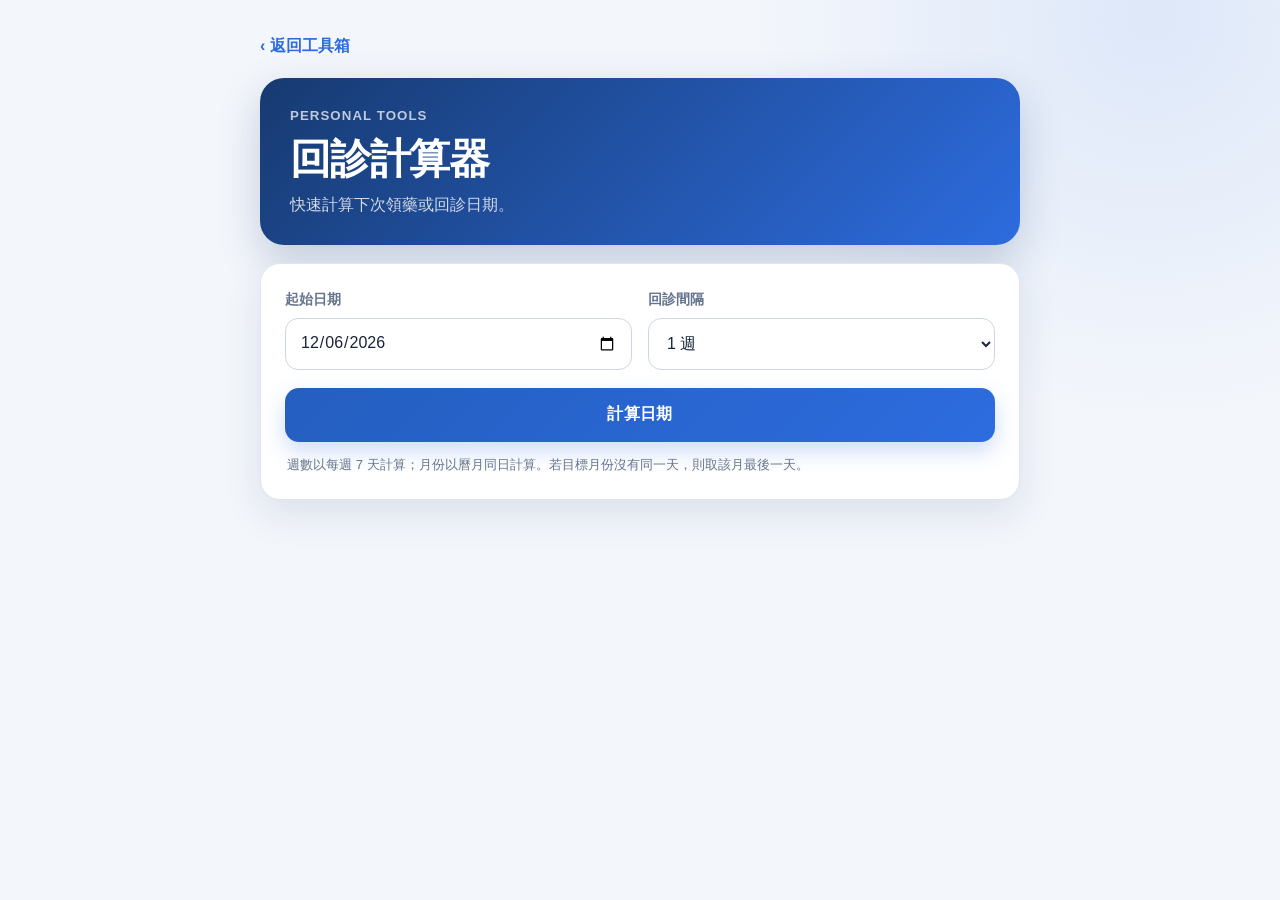
==== followup/index.html @ c8c08e2a "Create accurate follow-up date calculator" ====
<!DOCTYPE html>
<html lang="zh-Hant">
<head>
<meta charset="UTF-8">
<meta name="viewport" content="width=device-width,initial-scale=1,viewport-fit=cover">
<meta name="robots" content="noindex,nofollow">
<meta name="theme-color" content="#173a70">
<title>回診計算器｜我的工具箱</title>
<style>
:root{color-scheme:light;--navy:#173a70;--blue:#2d6cdf;--soft:#eaf2ff;--ink:#17243a;--muted:#66758d;--line:#dfe6f0;--surface:#fff;--bg:#f3f6fb;--ok:#147d4f;--okbg:#eaf8f1;--shadow:0 14px 38px rgba(30,58,104,.11)}
*{box-sizing:border-box}
body{margin:0;min-height:100vh;background:radial-gradient(circle at 90% 2%,rgba(77,136,236,.13),transparent 25rem),var(--bg);color:var(--ink);font-family:-apple-system,BlinkMacSystemFont,"Segoe UI","Noto Sans TC","PingFang TC","Microsoft JhengHei",sans-serif;font-size:16px;line-height:1.55}
button,input,select{font:inherit}
.page{width:min(100% - 32px,760px);margin:auto;padding:24px 0 64px}
.back{display:inline-flex;align-items:center;gap:7px;min-height:44px;margin-bottom:10px;color:var(--blue);font-weight:700;text-decoration:none}
.back:hover{text-decoration:underline}
.hero{padding:28px 30px;border-radius:24px;background:linear-gradient(135deg,var(--navy),#2d6cdf);color:#fff;box-shadow:0 16px 42px rgba(23,58,112,.22)}
.eyebrow{margin-bottom:8px;color:rgba(255,255,255,.72);font-size:.83rem;font-weight:750;letter-spacing:.08em;text-transform:uppercase}
h1{margin:0;font-size:clamp(1.9rem,7vw,2.55rem);line-height:1.2;letter-spacing:-.03em}
.hero p{margin:9px 0 0;color:rgba(255,255,255,.8)}
.card{margin-top:18px;padding:24px;border:1px solid var(--line);border-radius:20px;background:var(--surface);box-shadow:var(--shadow)}
.fields{display:grid;grid-template-columns:1fr 1fr;gap:16px}
.field label{display:block;margin-bottom:7px;color:var(--muted);font-size:.9rem;font-weight:700}
.field input,.field select{width:100%;height:52px;padding:0 14px;border:1px solid #cbd6e5;border-radius:13px;background:#fff;color:var(--ink);outline:none}
.field input:focus,.field select:focus{border-color:var(--blue);box-shadow:0 0 0 4px rgba(45,108,223,.12)}
.calculate{width:100%;min-height:54px;margin-top:18px;border:0;border-radius:14px;background:linear-gradient(135deg,#245ebf,var(--blue));color:#fff;font-weight:800;letter-spacing:.02em;cursor:pointer;box-shadow:0 9px 22px rgba(45,108,223,.24);touch-action:manipulation}
.calculate:hover{filter:brightness(1.05)}
.calculate:focus-visible{outline:3px solid rgba(45,108,223,.3);outline-offset:3px}
.note{margin:13px 2px 0;color:var(--muted);font-size:.82rem}
.result{display:none;margin-top:18px;padding:24px;border:1px solid #b9e3cf;border-radius:20px;background:var(--okbg);color:var(--ok);text-align:center}
.result.show{display:block}
.result-label{font-size:.86rem;font-weight:700}
.result-date{margin:5px 0 1px;font-size:clamp(2rem,9vw,3rem);font-weight:850;line-height:1.15;letter-spacing:-.035em}
.result-weekday{font-size:1.02rem;font-weight:750}
.result-detail{margin-top:12px;padding-top:12px;border-top:1px solid rgba(20,125,79,.18);font-size:.88rem}
.error{display:none;margin-top:14px;padding:12px 14px;border-radius:12px;background:#fff0ee;color:#b42318;font-size:.9rem;font-weight:650}
.error.show{display:block}
@media(max-width:560px){.page{width:min(100% - 20px,760px);padding-top:8px}.hero{padding:24px 21px;border-radius:21px}.card{padding:18px 15px}.fields{grid-template-columns:1fr;gap:13px}.field input,.field select{height:50px}.result{padding:22px 15px}}
@media(prefers-reduced-motion:reduce){*{scroll-behavior:auto!important}}
</style>
</head>
<body>
<main class="page">
<a class="back" href="../" aria-label="返回我的工具箱">‹ 返回工具箱</a>
<header class="hero">
<div class="eyebrow">Personal tools</div>
<h1>回診計算器</h1>
<p>快速計算下次領藥或回診日期。</p>
</header>
<section class="card" aria-label="日期計算">
<div class="fields">
<div class="field">
<label for="startDate">起始日期</label>
<input id="startDate" type="date" required>
</div>
<div class="field">
<label for="interval">回診間隔</label>
<select id="interval">
<option value="w1">1 週</option>
<option value="w2">2 週</option>
<option value="w3">3 週</option>
<option value="w4">4 週</option>
<option value="m1">1 個月</option>
<option value="m2">2 個月</option>
<option value="m3">3 個月</option>
<option value="m6">6 個月</option>
<option value="m12">12 個月</option>
</select>
</div>
</div>
<button class="calculate" id="calculate" type="button">計算日期</button>
<p class="note">週數以每週 7 天計算；月份以曆月同日計算。若目標月份沒有同一天，則取該月最後一天。</p>
<div class="error" id="error" role="alert"></div>
</section>
<section class="result" id="result" aria-live="polite">
<div class="result-label">下次領藥／回診日期</div>
<div class="result-date" id="resultDate"></div>
<div class="result-weekday" id="resultWeekday"></div>
<div class="result-detail" id="resultDetail"></div>
</section>
</main>
<script>
(function(){
  'use strict';
  var startInput=document.getElementById('startDate');
  var intervalInput=document.getElementById('interval');
  var result=document.getElementById('result');
  var errorBox=document.getElementById('error');
  var weekdays=['星期日','星期一','星期二','星期三','星期四','星期五','星期六'];

  function pad(n){return String(n).padStart(2,'0')}
  function toIso(p){return p.y+'-'+pad(p.m)+'-'+pad(p.d)}
  function utcDate(y,m,d){
    var date=new Date(0);
    date.setUTCHours(0,0,0,0);
    date.setUTCFullYear(y,m-1,d);
    return date;
  }
  function daysInMonth(y,m){return utcDate(y,m+1,0).getUTCDate()}
  function validParts(p){return p&&p.y>=1&&p.y<=9999&&p.m>=1&&p.m<=12&&p.d>=1&&p.d<=daysInMonth(p.y,p.m)}

  function parseIso(value){
    var match=/^(\d{4})-(\d{2})-(\d{2})$/.exec(value);
    if(!match)return null;
    var p={y:Number(match[1]),m:Number(match[2]),d:Number(match[3])};
    return validParts(p)?p:null;
  }

  function addDays(p,n){
    var date=utcDate(p.y,p.m,p.d);
    date.setUTCDate(date.getUTCDate()+n);
    return {y:date.getUTCFullYear(),m:date.getUTCMonth()+1,d:date.getUTCDate()};
  }

  function addMonths(p,n){
    var total=p.y*12+(p.m-1)+n;
    var y=Math.floor(total/12);
    var m=total-y*12+1;
    return {y:y,m:m,d:Math.min(p.d,daysInMonth(y,m))};
  }

  function formatDate(p){return p.y+' 年 '+p.m+' 月 '+p.d+' 日'}
  function weekday(p){return weekdays[utcDate(p.y,p.m,p.d).getUTCDay()]}

  function calculate(){
    var start=parseIso(startInput.value);
    if(!start){
      errorBox.textContent='請先選擇有效的起始日期。';
      errorBox.classList.add('show');
      result.classList.remove('show');
      startInput.focus();
      return;
    }
    var code=intervalInput.value;
    var amount=Number(code.slice(1));
    var isWeek=code.charAt(0)==='w';
    var target=isWeek?addDays(start,amount*7):addMonths(start,amount);
    var label=intervalInput.options[intervalInput.selectedIndex].text;
    if(!validParts(target)){
      errorBox.textContent='計算結果超出支援的日期範圍。';
      errorBox.classList.add('show');
      result.classList.remove('show');
      return;
    }

    errorBox.classList.remove('show');
    document.getElementById('resultDate').textContent=formatDate(target);
    document.getElementById('resultWeekday').textContent=weekday(target);
    document.getElementById('resultDetail').textContent='從 '+formatDate(start)+' 往後 '+label;
    result.classList.add('show');
    result.scrollIntoView({behavior:'smooth',block:'nearest'});
  }

  var now=new Date();
  startInput.value=toIso({y:now.getFullYear(),m:now.getMonth()+1,d:now.getDate()});
  document.getElementById('calculate').addEventListener('click',calculate);
  startInput.addEventListener('keydown',function(e){if(e.key==='Enter')calculate()});
  intervalInput.addEventListener('keydown',function(e){if(e.key==='Enter')calculate()});

  window.followupCalculator={parseIso:parseIso,addDays:addDays,addMonths:addMonths,toIso:toIso,calculate:calculate};
})();
</script>
</body>
</html>
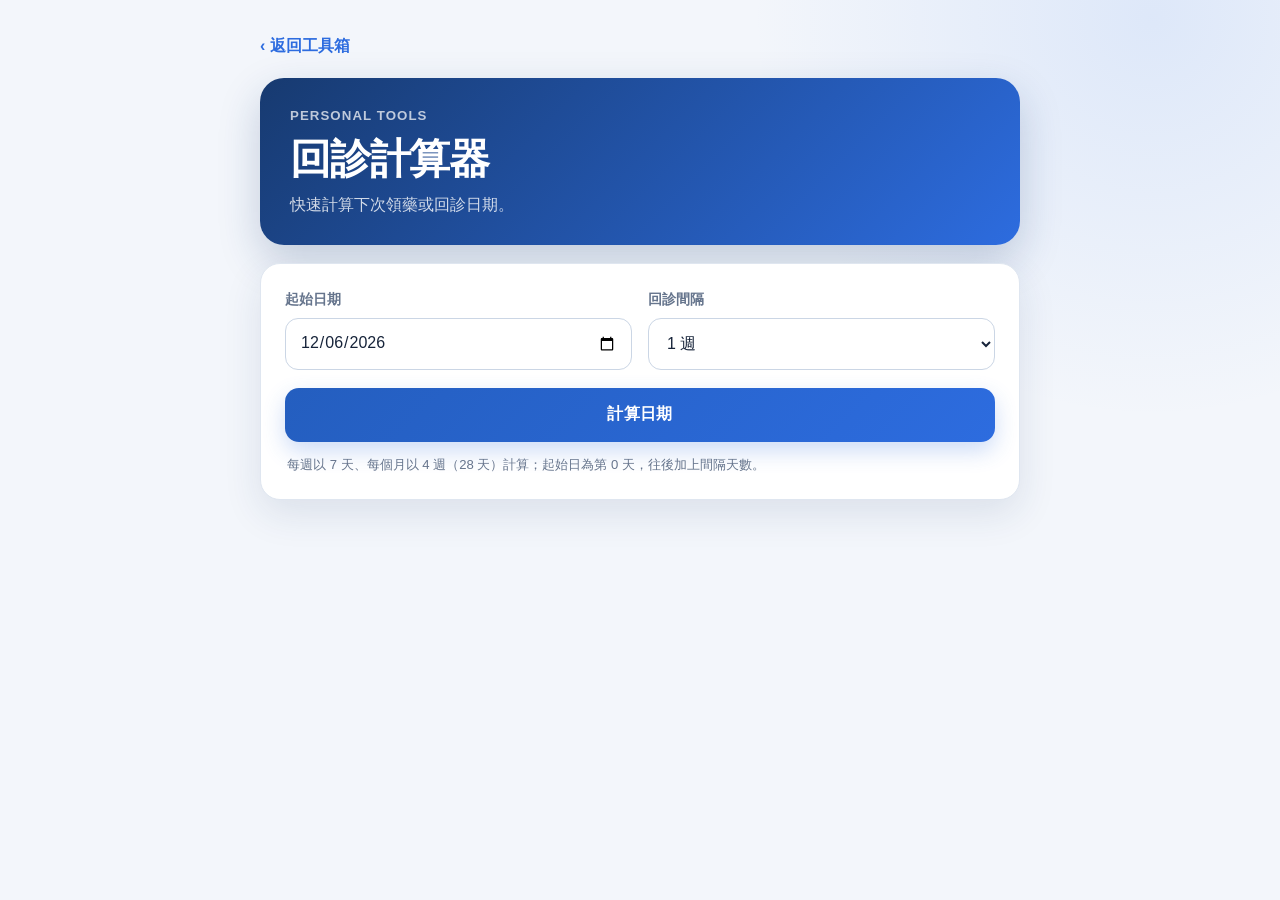
==== commit f2d21feb: "Fix follow-up months to 28 days and constrain mobile date input" ====
--- a/followup/index.html
+++ b/followup/index.html
@@ -19,9 +19,12 @@
 h1{margin:0;font-size:clamp(1.9rem,7vw,2.55rem);line-height:1.2;letter-spacing:-.03em}
 .hero p{margin:9px 0 0;color:rgba(255,255,255,.8)}
 .card{margin-top:18px;padding:24px;border:1px solid var(--line);border-radius:20px;background:var(--surface);box-shadow:var(--shadow)}
-.fields{display:grid;grid-template-columns:1fr 1fr;gap:16px}
+.fields{display:grid;grid-template-columns:repeat(2,minmax(0,1fr));gap:16px}
+.field{min-width:0}
 .field label{display:block;margin-bottom:7px;color:var(--muted);font-size:.9rem;font-weight:700}
-.field input,.field select{width:100%;height:52px;padding:0 14px;border:1px solid #cbd6e5;border-radius:13px;background:#fff;color:var(--ink);outline:none}
+.field input,.field select{display:block;width:100%;min-width:0;max-width:100%;height:52px;padding:0 14px;border:1px solid #cbd6e5;border-radius:13px;background:#fff;color:var(--ink);outline:none}
+.field input[type="date"]{appearance:none;-webkit-appearance:none}
+.field input[type="date"]::-webkit-date-and-time-value{min-width:0;text-align:left}
 .field input:focus,.field select:focus{border-color:var(--blue);box-shadow:0 0 0 4px rgba(45,108,223,.12)}
 .calculate{width:100%;min-height:54px;margin-top:18px;border:0;border-radius:14px;background:linear-gradient(135deg,#245ebf,var(--blue));color:#fff;font-weight:800;letter-spacing:.02em;cursor:pointer;box-shadow:0 9px 22px rgba(45,108,223,.24);touch-action:manipulation}
 .calculate:hover{filter:brightness(1.05)}
@@ -60,16 +63,16 @@
 <option value="w2">2 週</option>
 <option value="w3">3 週</option>
 <option value="w4">4 週</option>
-<option value="m1">1 個月</option>
-<option value="m2">2 個月</option>
-<option value="m3">3 個月</option>
-<option value="m6">6 個月</option>
-<option value="m12">12 個月</option>
+<option value="m1">1 個月（28 天）</option>
+<option value="m2">2 個月（56 天）</option>
+<option value="m3">3 個月（84 天）</option>
+<option value="m6">6 個月（168 天）</option>
+<option value="m12">12 個月（336 天）</option>
 </select>
 </div>
 </div>
 <button class="calculate" id="calculate" type="button">計算日期</button>
-<p class="note">週數以每週 7 天計算；月份以曆月同日計算。若目標月份沒有同一天，則取該月最後一天。</p>
+<p class="note">每週以 7 天、每個月以 4 週（28 天）計算；起始日為第 0 天，往後加上間隔天數。</p>
 <div class="error" id="error" role="alert"></div>
 </section>
 <section class="result" id="result" aria-live="polite">
@@ -113,10 +116,7 @@
   }
 
   function addMonths(p,n){
-    var total=p.y*12+(p.m-1)+n;
-    var y=Math.floor(total/12);
-    var m=total-y*12+1;
-    return {y:y,m:m,d:Math.min(p.d,daysInMonth(y,m))};
+    return addDays(p,n*28);
   }
 
   function formatDate(p){return p.y+' 年 '+p.m+' 月 '+p.d+' 日'}
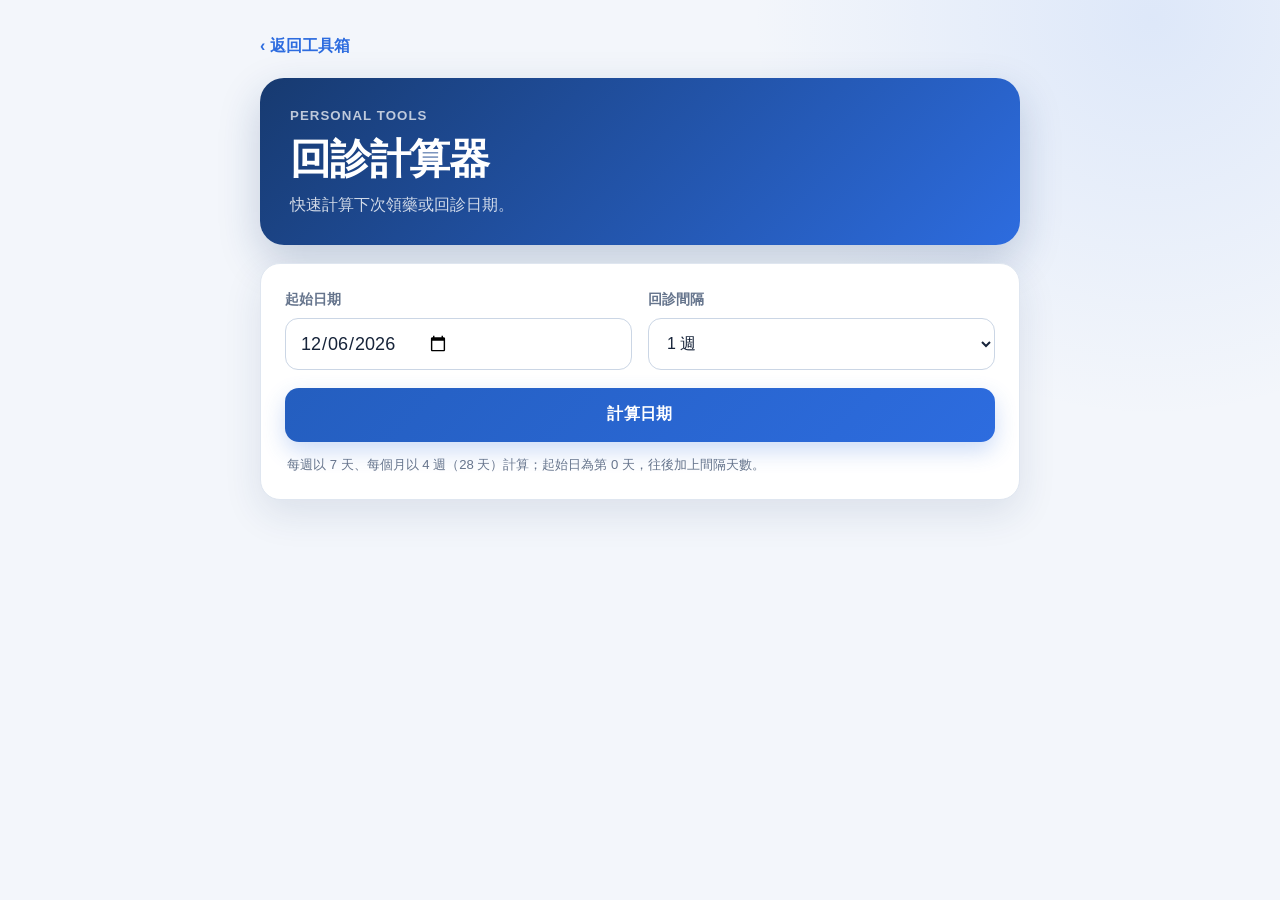
==== commit 40f8e276: "Improve iPhone date input font size and vertical alignment" ====
--- a/followup/index.html
+++ b/followup/index.html
@@ -23,8 +23,10 @@
 .field{min-width:0}
 .field label{display:block;margin-bottom:7px;color:var(--muted);font-size:.9rem;font-weight:700}
 .field input,.field select{display:block;width:100%;min-width:0;max-width:100%;height:52px;padding:0 14px;border:1px solid #cbd6e5;border-radius:13px;background:#fff;color:var(--ink);outline:none}
-.field input[type="date"]{appearance:none;-webkit-appearance:none}
-.field input[type="date"]::-webkit-date-and-time-value{min-width:0;text-align:left}
+.field input[type="date"]{appearance:none;-webkit-appearance:none;display:flex;align-items:center;padding:11px 14px;font-size:18px;line-height:26px;text-align:left}
+.field input[type="date"]::-webkit-date-and-time-value{min-width:0;margin:0;text-align:left;font:inherit}
+.field input[type="date"]::-webkit-datetime-edit{padding:0;font:inherit}
+.field input[type="date"]::-webkit-datetime-edit-fields-wrapper{padding:0}
 .field input:focus,.field select:focus{border-color:var(--blue);box-shadow:0 0 0 4px rgba(45,108,223,.12)}
 .calculate{width:100%;min-height:54px;margin-top:18px;border:0;border-radius:14px;background:linear-gradient(135deg,#245ebf,var(--blue));color:#fff;font-weight:800;letter-spacing:.02em;cursor:pointer;box-shadow:0 9px 22px rgba(45,108,223,.24);touch-action:manipulation}
 .calculate:hover{filter:brightness(1.05)}
